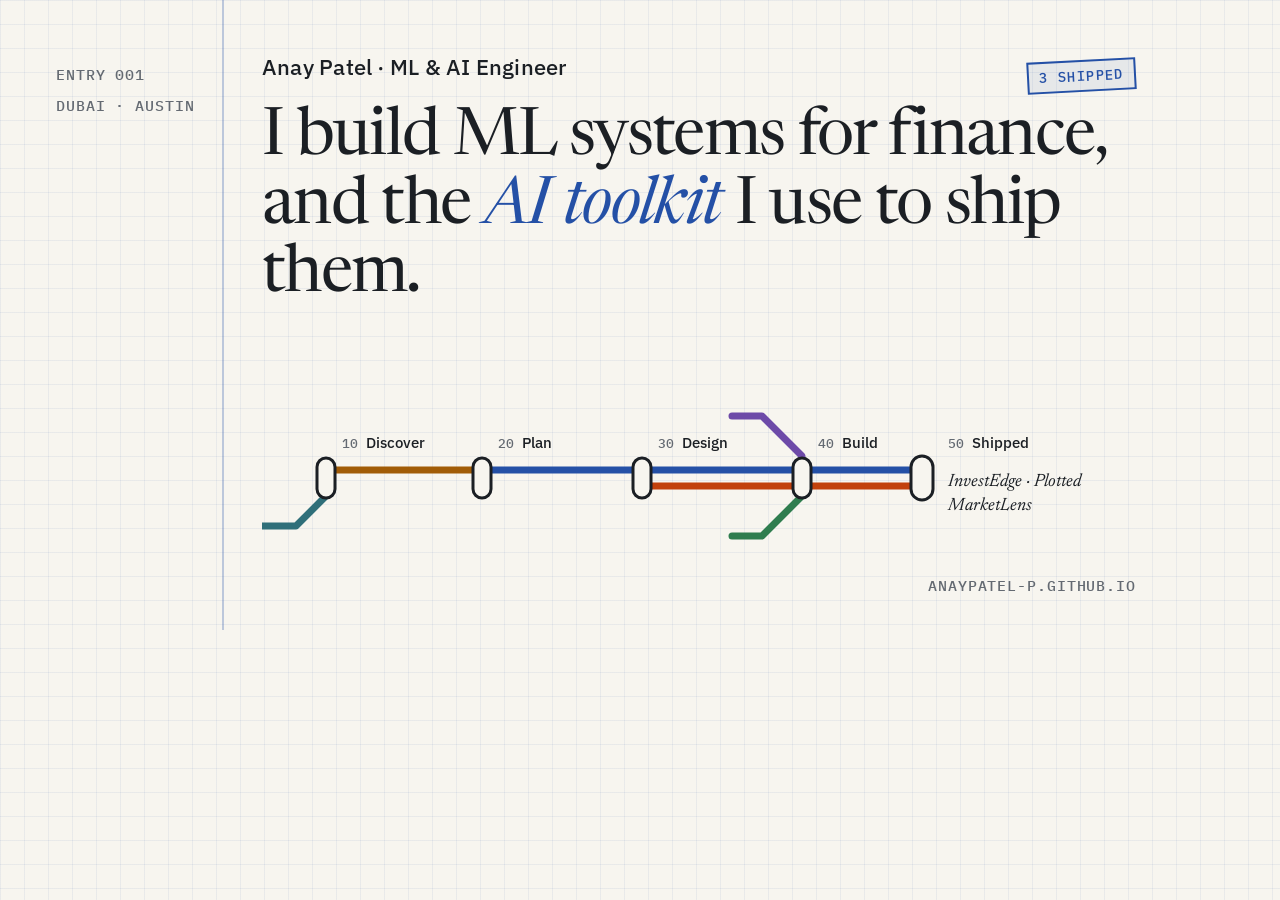
==== docs/og-card.html @ b4f6f942 "Add link-preview thumbnail; remove unused screenshot - assets/og-image.png: 1200x630 social card in " ====
<!doctype html>
<!-- Source for assets/og-image.png (1200×630 social preview).
     Regenerate (from the repo root):
     "/Applications/Google Chrome.app/Contents/MacOS/Google Chrome" --headless=new --hide-scrollbars \
       --window-size=1200,630 --force-device-scale-factor=1 --virtual-time-budget=5000 \
       --screenshot="$PWD/assets/og-image.png" "file://$PWD/docs/og-card.html" -->
<html lang="en">
<head>
<meta charset="utf-8">
<title>Portfolio social card</title>
<link rel="stylesheet" href="https://fonts.googleapis.com/css2?family=IBM+Plex+Mono:wght@400;500&family=IBM+Plex+Sans:wght@500&family=Newsreader:ital,wght@0,400;1,400&display=block">
<style>
  :root {
    --paper: #F7F5EF; --ink: #1B1F24; --graphite: #646A72; --rule: #DAD5C8;
    --accent: #2450A6; --grid: rgba(36, 80, 166, .07); --margin-rule: rgba(36, 80, 166, .28);
    --l-lightbulb: #A15C07; --l-project-manager: #2450A6; --l-original-ui: #C2410C;
    --l-agent-builder: #6D4AA8; --l-teach: #2F7D4F; --l-ai-brief: #2F6F79;
  }
  * { box-sizing: border-box; margin: 0; }
  html, body { width: 1200px; height: 630px; overflow: hidden; }
  body {
    background:
      linear-gradient(var(--grid) 1px, transparent 1px) 0 0 / 24px 24px,
      linear-gradient(90deg, var(--grid) 1px, transparent 1px) 0 0 / 24px 24px,
      var(--paper);
    color: var(--ink);
    font-family: "IBM Plex Sans", system-ui, sans-serif;
    position: relative;
  }
  .rule { position: absolute; top: 0; bottom: 0; left: 222px; border-left: 2px solid var(--margin-rule); }
  .margin { position: absolute; left: 56px; top: 64px; display: flex; flex-direction: column; gap: 10px; }
  .mono { font: 500 15px/1.4 "IBM Plex Mono", monospace; letter-spacing: .06em; text-transform: uppercase; color: var(--graphite); }
  .main { position: absolute; left: 262px; right: 64px; top: 56px; }
  .name { font: 500 22px/1 "IBM Plex Sans", sans-serif; letter-spacing: .01em; margin-bottom: 26px; }
  h1 { font: 400 66px/1.04 "Newsreader", Georgia, serif; letter-spacing: -0.025em; max-width: 860px; }
  h1 em { font-style: italic; color: var(--accent); }
  svg { position: absolute; left: 262px; bottom: 74px; }
  .st rect { fill: var(--paper); stroke: var(--ink); stroke-width: 3; }
  .lbl { font: 500 15px "IBM Plex Sans", sans-serif; fill: var(--ink); }
  .num { font: 500 13px "IBM Plex Mono", monospace; fill: var(--graphite); }
  .proj { font: 400 18px "Newsreader", serif; font-style: italic; fill: var(--ink); }
  .url { position: absolute; right: 64px; bottom: 34px; }
  .stamp { position: absolute; right: 64px; top: 60px; font: 500 14px/1 "IBM Plex Mono", monospace; letter-spacing: .1em;
    text-transform: uppercase; color: var(--accent); border: 2px solid currentColor; padding: 7px 10px; transform: rotate(-3deg); background: rgba(36,80,166,.08); }
</style>
</head>
<body>
  <div class="rule"></div>
  <div class="margin"><span class="mono">Entry 001</span><span class="mono">Dubai · Austin</span></div>
  <div class="stamp">3 shipped</div>
  <div class="main">
    <p class="name">Anay Patel · ML &amp; AI Engineer</p>
    <h1>I build ML systems for finance, and the <em>AI toolkit</em> I use to ship them.</h1>
  </div>

  <!-- Fig. 1, compressed: one line per skill -->
  <svg width="900" height="150" viewBox="0 0 900 150" aria-hidden="true">
    <g fill="none" stroke-width="7" stroke-linecap="round" stroke-linejoin="round">
      <path d="M0 120 H34 L64 90 V78" stroke="var(--l-ai-brief)"/>
      <path d="M64 64 H220" stroke="var(--l-lightbulb)"/>
      <path d="M220 64 H660" stroke="var(--l-project-manager)"/>
      <path d="M380 80 H660" stroke="var(--l-original-ui)"/>
      <path d="M470 10 H500 L540 50 V56" stroke="var(--l-agent-builder)"/>
      <path d="M470 130 H500 L540 90 V88" stroke="var(--l-teach)"/>
    </g>
    <g class="st"><rect x="55" y="52" width="18" height="40" rx="9"/></g>
    <g class="st"><rect x="211" y="52" width="18" height="40" rx="9"/></g>
    <g class="st"><rect x="371" y="52" width="18" height="40" rx="9"/></g>
    <g class="st"><rect x="531" y="52" width="18" height="40" rx="9"/></g>
    <g class="st"><rect x="649" y="50" width="22" height="44" rx="11"/></g>
    <text x="80" y="42"><tspan class="num">10 </tspan><tspan class="lbl">Discover</tspan></text>
    <text x="236" y="42"><tspan class="num">20 </tspan><tspan class="lbl">Plan</tspan></text>
    <text x="396" y="42"><tspan class="num">30 </tspan><tspan class="lbl">Design</tspan></text>
    <text x="556" y="42"><tspan class="num">40 </tspan><tspan class="lbl">Build</tspan></text>
    <text x="686" y="42"><tspan class="num">50 </tspan><tspan class="lbl">Shipped</tspan></text>
    <text class="proj" x="686" y="80">InvestEdge · Plotted</text>
    <text class="proj" x="686" y="104">MarketLens</text>
  </svg>

  <span class="mono url">anaypatel-p.github.io</span>
</body>
</html>
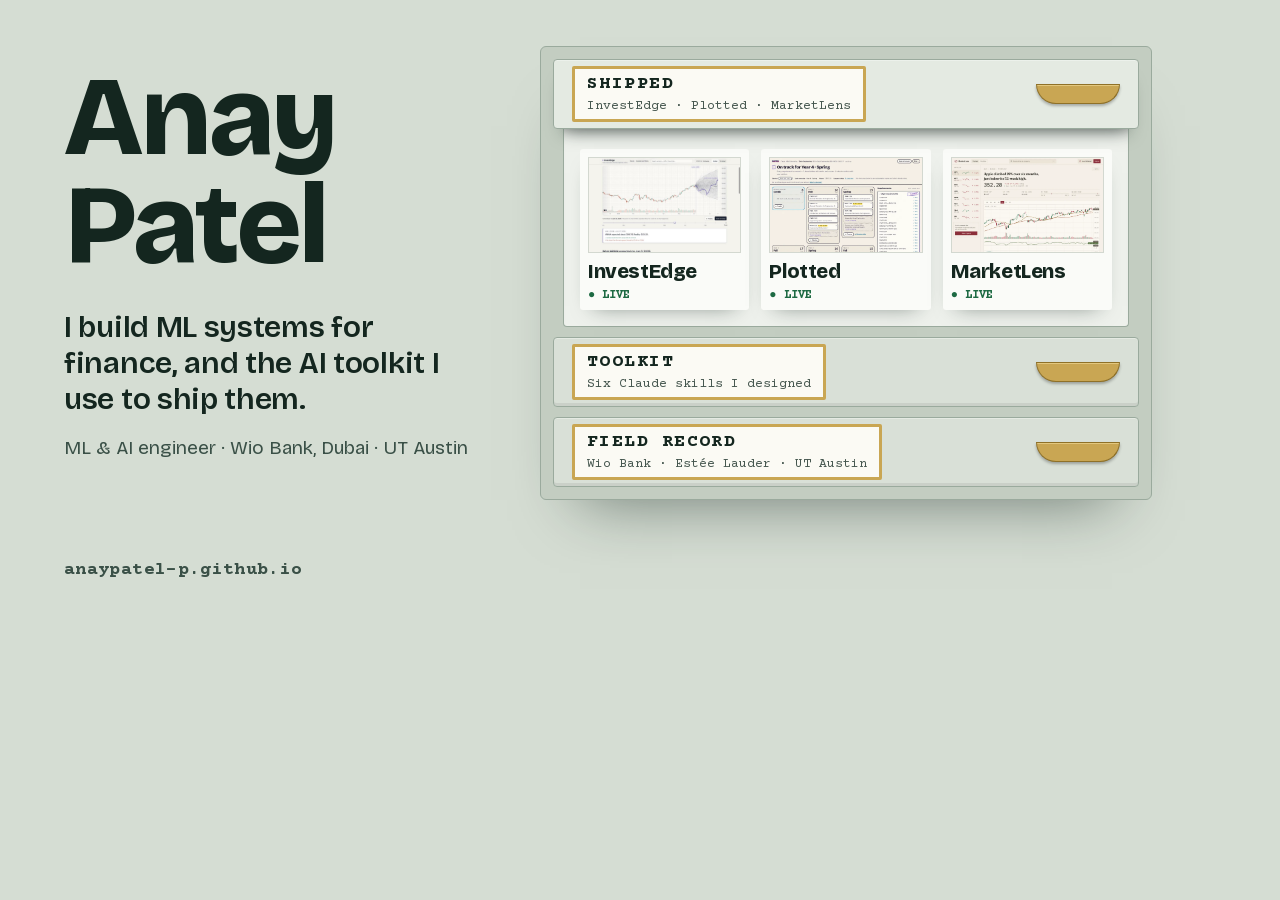
==== commit c4ec62fb: "Redesign the portfolio as a collection cabinet Replace the lab-notebook look with "The Collection Ca" ====
--- a/docs/og-card.html
+++ b/docs/og-card.html
@@ -8,75 +8,53 @@
 <head>
 <meta charset="utf-8">
 <title>Portfolio social card</title>
-<link rel="stylesheet" href="https://fonts.googleapis.com/css2?family=IBM+Plex+Mono:wght@400;500&family=IBM+Plex+Sans:wght@500&family=Newsreader:ital,wght@0,400;1,400&display=block">
 <style>
+  @font-face { font-family: "Bricolage Grotesque"; font-weight: 200 800; src: url("../assets/fonts/bricolage-grotesque-latin.woff2") format("woff2"); }
+  @font-face { font-family: "Courier Prime"; font-weight: 400; src: url("../assets/fonts/courier-prime-400-latin.woff2") format("woff2"); }
+  @font-face { font-family: "Courier Prime"; font-weight: 700; src: url("../assets/fonts/courier-prime-700-latin.woff2") format("woff2"); }
   :root {
-    --paper: #F7F5EF; --ink: #1B1F24; --graphite: #646A72; --rule: #DAD5C8;
-    --accent: #2450A6; --grid: rgba(36, 80, 166, .07); --margin-rule: rgba(36, 80, 166, .28);
-    --l-lightbulb: #A15C07; --l-project-manager: #2450A6; --l-original-ui: #C2410C;
-    --l-agent-builder: #6D4AA8; --l-teach: #2F7D4F; --l-ai-brief: #2F6F79;
+    --ground: #D5DDD3; --carcass: #C3CDC1; --front: #E4EAE2; --edge: #9AAA9D; --tray: #EEF1EC;
+    --ink: #14261F; --ink-2: #3A5047; --brass: #C9A653; --brass-hi: #E2C77E; --brass-edge: #8F7128;
+    --paper: #FAFBF8; --paper-edge: #D3D8D0; --label: #FBFAF4; --paper-ink-2: #46574F; --live: #1D6A43;
   }
   * { box-sizing: border-box; margin: 0; }
   html, body { width: 1200px; height: 630px; overflow: hidden; }
-  body {
-    background:
-      linear-gradient(var(--grid) 1px, transparent 1px) 0 0 / 24px 24px,
-      linear-gradient(90deg, var(--grid) 1px, transparent 1px) 0 0 / 24px 24px,
-      var(--paper);
-    color: var(--ink);
-    font-family: "IBM Plex Sans", system-ui, sans-serif;
-    position: relative;
-  }
-  .rule { position: absolute; top: 0; bottom: 0; left: 222px; border-left: 2px solid var(--margin-rule); }
-  .margin { position: absolute; left: 56px; top: 64px; display: flex; flex-direction: column; gap: 10px; }
-  .mono { font: 500 15px/1.4 "IBM Plex Mono", monospace; letter-spacing: .06em; text-transform: uppercase; color: var(--graphite); }
-  .main { position: absolute; left: 262px; right: 64px; top: 56px; }
-  .name { font: 500 22px/1 "IBM Plex Sans", sans-serif; letter-spacing: .01em; margin-bottom: 26px; }
-  h1 { font: 400 66px/1.04 "Newsreader", Georgia, serif; letter-spacing: -0.025em; max-width: 860px; }
-  h1 em { font-style: italic; color: var(--accent); }
-  svg { position: absolute; left: 262px; bottom: 74px; }
-  .st rect { fill: var(--paper); stroke: var(--ink); stroke-width: 3; }
-  .lbl { font: 500 15px "IBM Plex Sans", sans-serif; fill: var(--ink); }
-  .num { font: 500 13px "IBM Plex Mono", monospace; fill: var(--graphite); }
-  .proj { font: 400 18px "Newsreader", serif; font-style: italic; fill: var(--ink); }
-  .url { position: absolute; right: 64px; bottom: 34px; }
-  .stamp { position: absolute; right: 64px; top: 60px; font: 500 14px/1 "IBM Plex Mono", monospace; letter-spacing: .1em;
-    text-transform: uppercase; color: var(--accent); border: 2px solid currentColor; padding: 7px 10px; transform: rotate(-3deg); background: rgba(36,80,166,.08); }
+  body { background: var(--ground); color: var(--ink); font-family: "Bricolage Grotesque", sans-serif; position: relative; }
+  .left { position: absolute; left: 64px; top: 64px; width: 420px; }
+  h1 { font: 800 112px/.96 "Bricolage Grotesque"; letter-spacing: -0.035em; }
+  .lede { margin-top: 30px; font: 600 30px/1.2 "Bricolage Grotesque"; letter-spacing: -0.01em; }
+  .role { margin-top: 18px; font: 400 19px/1.4 "Bricolage Grotesque"; color: var(--ink-2); }
+  .url { position: absolute; left: 64px; bottom: 50px; font: 700 18px "Courier Prime"; letter-spacing: .02em; color: var(--ink-2); }
+  .cab { position: absolute; left: 540px; top: 46px; width: 612px; background: var(--carcass); border: 1px solid var(--edge); border-radius: 6px; padding: 12px; display: grid; gap: 10px; box-shadow: 0 40px 60px -40px rgb(20 38 31 / .55); }
+  .front { height: 70px; background: var(--front); border: 1px solid var(--edge); border-radius: 4px; display: flex; align-items: center; justify-content: space-between; padding: 0 18px; box-shadow: inset 0 1px 0 rgb(255 255 255 / .3), 0 14px 18px -12px rgb(20 38 31 / .55); position: relative; z-index: 1; }
+  .front.closed { box-shadow: inset 0 1px 0 rgb(255 255 255 / .3), inset 0 -3px 0 rgb(0 0 0 / .07); background: #D9E0D7; }
+  .holder { background: var(--label); border: 3px solid var(--brass); border-radius: 2px; padding: 5px 12px 6px; }
+  .holder b { display: block; font: 700 18px "Courier Prime"; letter-spacing: .08em; text-transform: uppercase; }
+  .holder span { font: 400 13px "Courier Prime"; color: var(--paper-ink-2); }
+  .pull { width: 84px; height: 20px; border-radius: 3px 3px 999px 999px; background: var(--brass); border: 1px solid var(--brass-edge); box-shadow: inset 0 1px 0 var(--brass-hi), 0 2px 3px rgb(0 0 0 / .28); }
+  .tray { margin: -12px 10px 0; background: var(--tray); border: 1px solid var(--edge); border-top: 0; border-radius: 0 0 4px 4px; box-shadow: inset 0 14px 14px -12px rgb(0 0 0 / .32); padding: 22px 16px 16px; display: grid; grid-template-columns: repeat(3, 1fr); gap: 12px; }
+  .spec { background: var(--paper); border-radius: 3px; padding: 8px; box-shadow: 0 10px 20px -14px rgb(20 38 31 / .55); }
+  .spec img { display: block; width: 100%; aspect-ratio: 16 / 10; object-fit: cover; object-position: top left; border: 1px solid var(--paper-edge); }
+  .spec b { display: block; margin-top: 8px; font: 800 20px/1 "Bricolage Grotesque"; letter-spacing: -0.02em; }
+  .spec span { display: block; margin-top: 6px; font: 700 12px "Courier Prime"; color: var(--live); }
 </style>
 </head>
 <body>
-  <div class="rule"></div>
-  <div class="margin"><span class="mono">Entry 001</span><span class="mono">Dubai · Austin</span></div>
-  <div class="stamp">3 shipped</div>
-  <div class="main">
-    <p class="name">Anay Patel · ML &amp; AI Engineer</p>
-    <h1>I build ML systems for finance, and the <em>AI toolkit</em> I use to ship them.</h1>
+  <div class="left">
+    <h1>Anay<br>Patel</h1>
+    <p class="lede">I build ML systems for finance, and the AI toolkit I use to ship them.</p>
+    <p class="role">ML &amp; AI engineer · Wio Bank, Dubai · UT Austin</p>
   </div>
-
-  <!-- Fig. 1, compressed: one line per skill -->
-  <svg width="900" height="150" viewBox="0 0 900 150" aria-hidden="true">
-    <g fill="none" stroke-width="7" stroke-linecap="round" stroke-linejoin="round">
-      <path d="M0 120 H34 L64 90 V78" stroke="var(--l-ai-brief)"/>
-      <path d="M64 64 H220" stroke="var(--l-lightbulb)"/>
-      <path d="M220 64 H660" stroke="var(--l-project-manager)"/>
-      <path d="M380 80 H660" stroke="var(--l-original-ui)"/>
-      <path d="M470 10 H500 L540 50 V56" stroke="var(--l-agent-builder)"/>
-      <path d="M470 130 H500 L540 90 V88" stroke="var(--l-teach)"/>
-    </g>
-    <g class="st"><rect x="55" y="52" width="18" height="40" rx="9"/></g>
-    <g class="st"><rect x="211" y="52" width="18" height="40" rx="9"/></g>
-    <g class="st"><rect x="371" y="52" width="18" height="40" rx="9"/></g>
-    <g class="st"><rect x="531" y="52" width="18" height="40" rx="9"/></g>
-    <g class="st"><rect x="649" y="50" width="22" height="44" rx="11"/></g>
-    <text x="80" y="42"><tspan class="num">10 </tspan><tspan class="lbl">Discover</tspan></text>
-    <text x="236" y="42"><tspan class="num">20 </tspan><tspan class="lbl">Plan</tspan></text>
-    <text x="396" y="42"><tspan class="num">30 </tspan><tspan class="lbl">Design</tspan></text>
-    <text x="556" y="42"><tspan class="num">40 </tspan><tspan class="lbl">Build</tspan></text>
-    <text x="686" y="42"><tspan class="num">50 </tspan><tspan class="lbl">Shipped</tspan></text>
-    <text class="proj" x="686" y="80">InvestEdge · Plotted</text>
-    <text class="proj" x="686" y="104">MarketLens</text>
-  </svg>
-
-  <span class="mono url">anaypatel-p.github.io</span>
+  <span class="url">anaypatel-p.github.io</span>
+  <div class="cab">
+    <div class="front"><span class="holder"><b>Shipped</b><span>InvestEdge · Plotted · MarketLens</span></span><span class="pull"></span></div>
+    <div class="tray">
+      <div class="spec"><img src="../assets/rewind-and-release.jpg" alt=""><b>InvestEdge</b><span>● LIVE</span></div>
+      <div class="spec"><img src="../assets/plotted-planner.webp" alt=""><b>Plotted</b><span>● LIVE</span></div>
+      <div class="spec"><img src="../assets/marketlens-analysis.webp" alt=""><b>MarketLens</b><span>● LIVE</span></div>
+    </div>
+    <div class="front closed"><span class="holder"><b>Toolkit</b><span>Six Claude skills I designed</span></span><span class="pull"></span></div>
+    <div class="front closed"><span class="holder"><b>Field record</b><span>Wio Bank · Estée Lauder · UT Austin</span></span><span class="pull"></span></div>
+  </div>
 </body>
 </html>
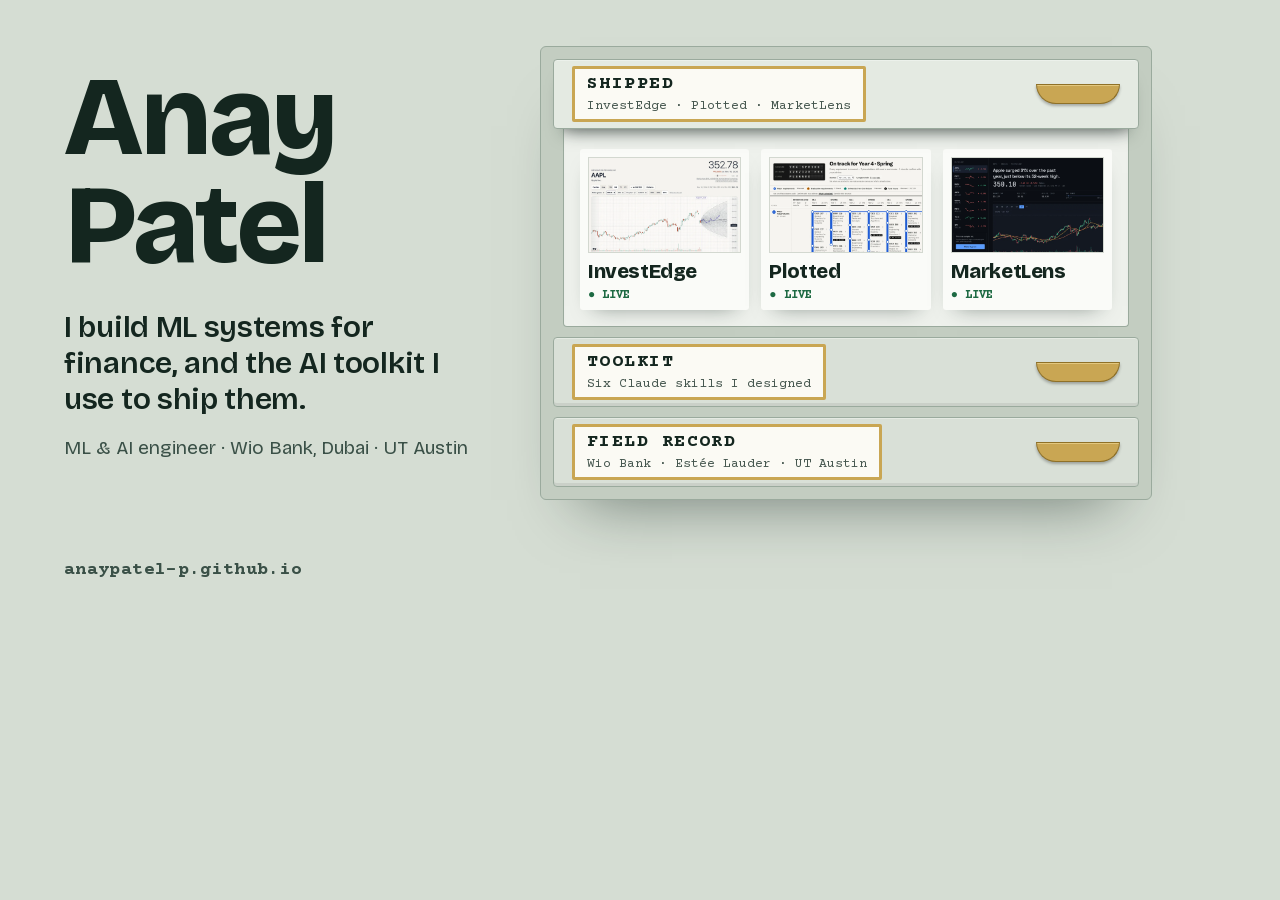
==== commit 8c831515: "Update project thumbnails to match the redesigned apps Recapture InvestEdge (rewound to Aug 4, 2026)" ====
--- a/docs/og-card.html
+++ b/docs/og-card.html
@@ -49,9 +49,9 @@
   <div class="cab">
     <div class="front"><span class="holder"><b>Shipped</b><span>InvestEdge · Plotted · MarketLens</span></span><span class="pull"></span></div>
     <div class="tray">
-      <div class="spec"><img src="../assets/rewind-and-release.jpg" alt=""><b>InvestEdge</b><span>● LIVE</span></div>
-      <div class="spec"><img src="../assets/plotted-planner.webp" alt=""><b>Plotted</b><span>● LIVE</span></div>
-      <div class="spec"><img src="../assets/marketlens-analysis.webp" alt=""><b>MarketLens</b><span>● LIVE</span></div>
+      <div class="spec"><img src="../assets/investedge-rewind.webp" alt=""><b>InvestEdge</b><span>● LIVE</span></div>
+      <div class="spec"><img src="../assets/plotted-route-map.webp" alt=""><b>Plotted</b><span>● LIVE</span></div>
+      <div class="spec"><img src="../assets/marketlens-sharp.webp" alt=""><b>MarketLens</b><span>● LIVE</span></div>
     </div>
     <div class="front closed"><span class="holder"><b>Toolkit</b><span>Six Claude skills I designed</span></span><span class="pull"></span></div>
     <div class="front closed"><span class="holder"><b>Field record</b><span>Wio Bank · Estée Lauder · UT Austin</span></span><span class="pull"></span></div>
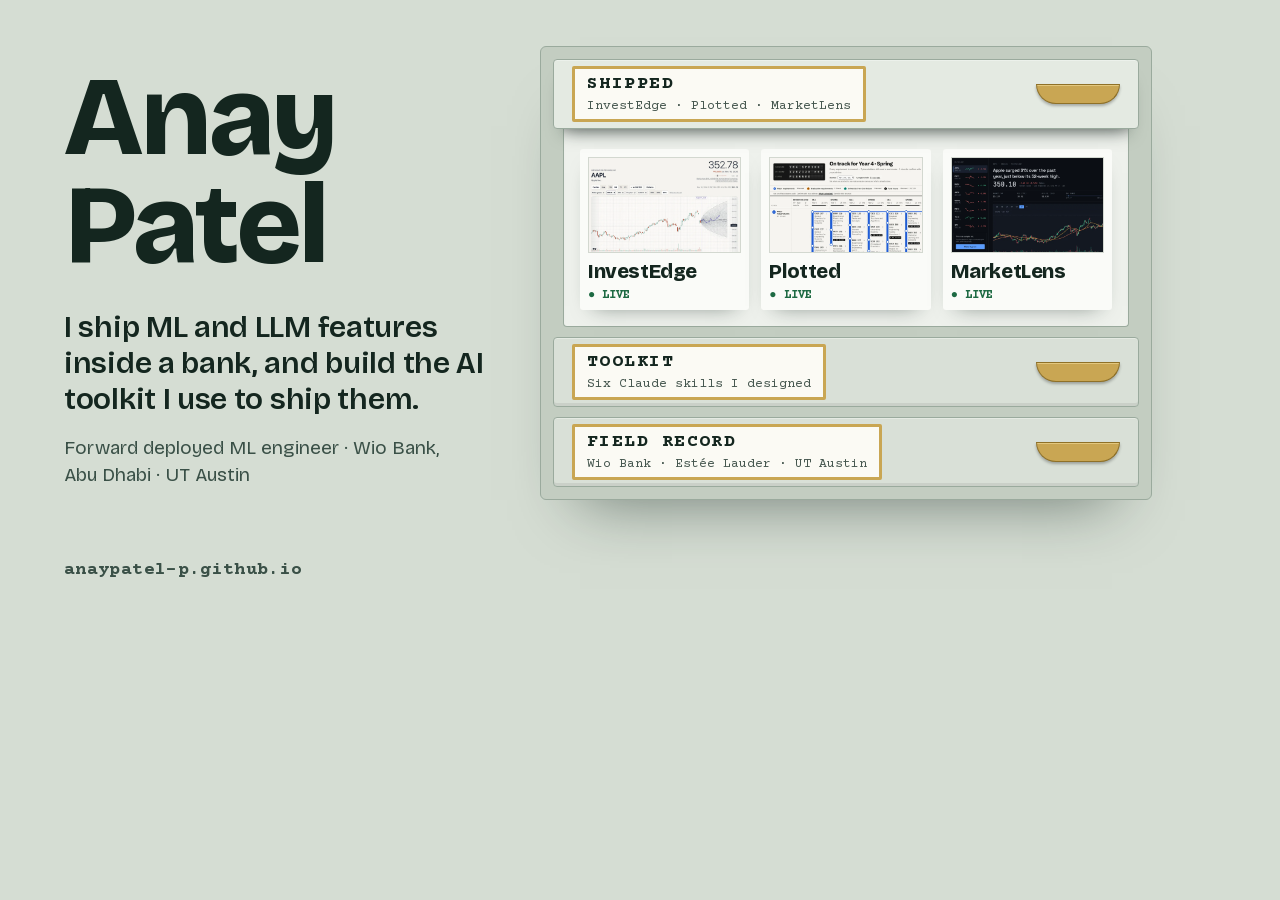
==== commit 984a7a58: "Position the portfolio for FDE roles and fix location to Abu Dhabi Hero and meta now lead with forwa" ====
--- a/docs/og-card.html
+++ b/docs/og-card.html
@@ -42,8 +42,8 @@
 <body>
   <div class="left">
     <h1>Anay<br>Patel</h1>
-    <p class="lede">I build ML systems for finance, and the AI toolkit I use to ship them.</p>
-    <p class="role">ML &amp; AI engineer · Wio Bank, Dubai · UT Austin</p>
+    <p class="lede">I ship ML and LLM features inside a bank, and build the AI toolkit I use to ship them.</p>
+    <p class="role">Forward deployed ML engineer · Wio Bank, Abu&nbsp;Dhabi · UT&nbsp;Austin</p>
   </div>
   <span class="url">anaypatel-p.github.io</span>
   <div class="cab">
